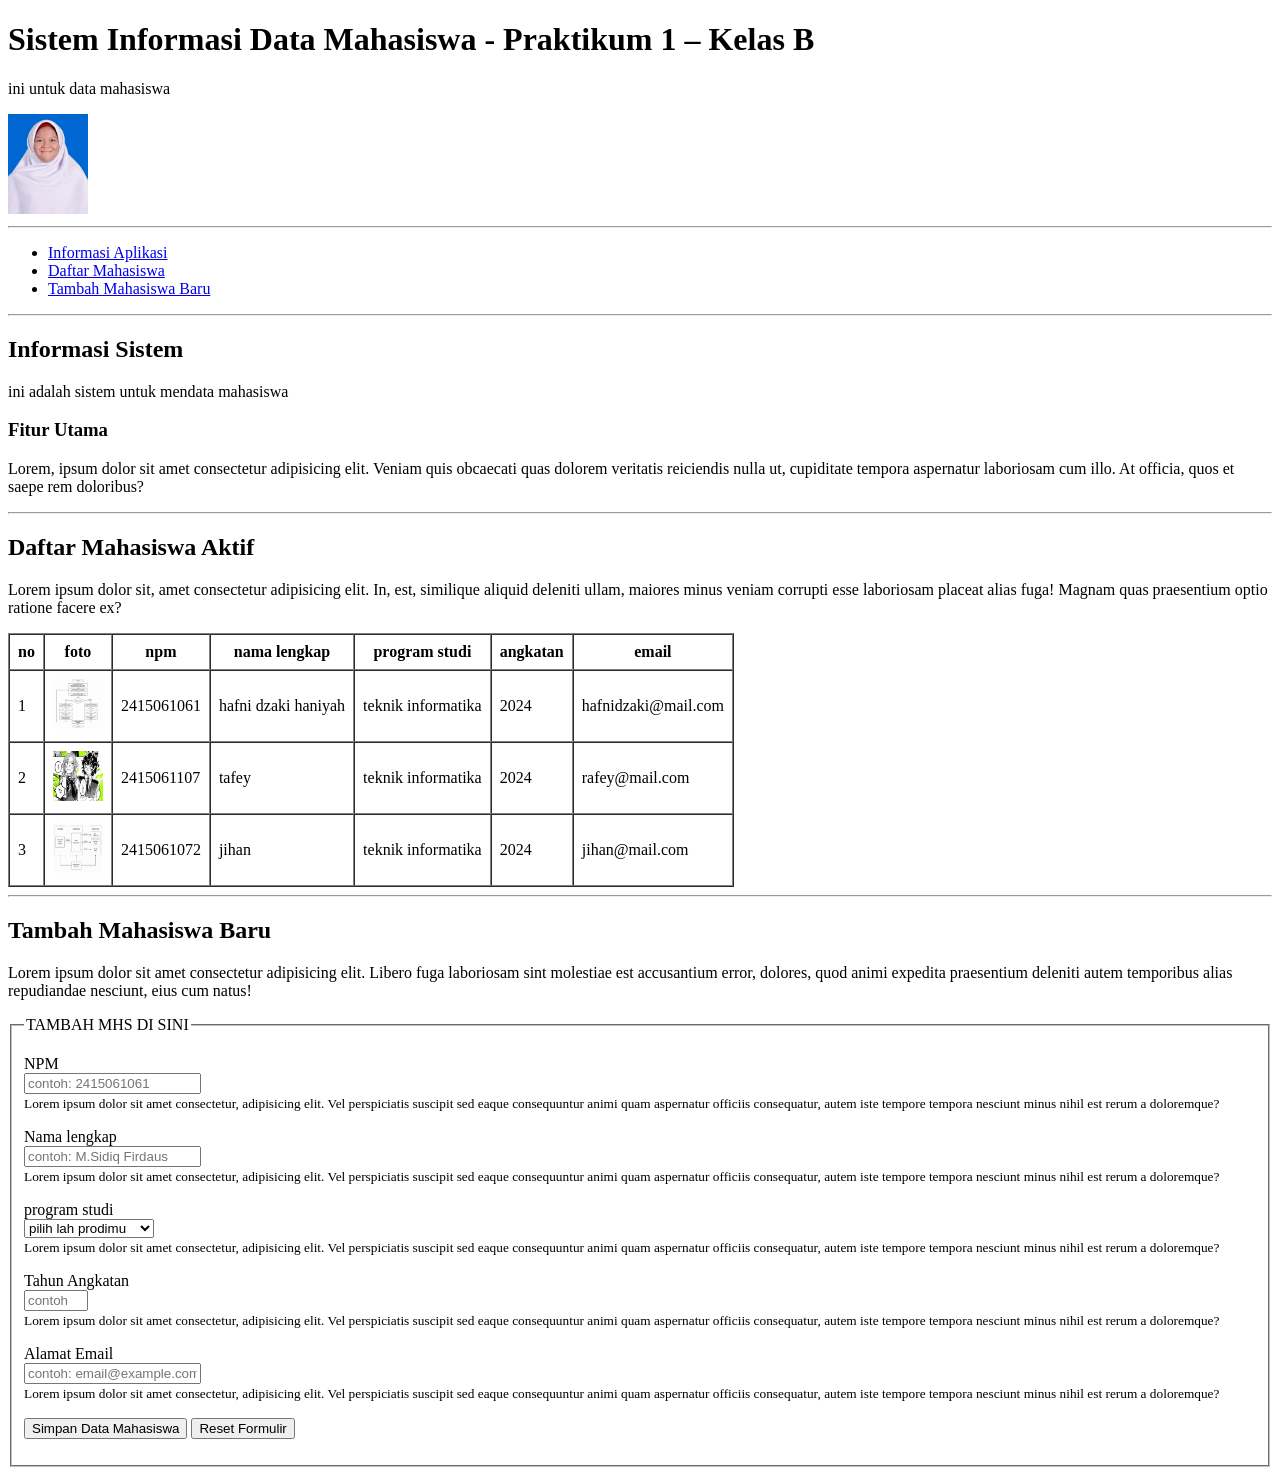
==== index.html @ 8c3ad52f "feat: inisialisasi struktur dokumen dan formulir html5 sima" ====
<!DOCTYPE html>
<html lang="en">
<head>
    <meta charset="UTF-8">
    <meta name="viewport" content="width=device-width, initial-scale=1.0">
    <title>Data Mahasiswa</title>
</head>
<body>
    <header>
        <h1>Sistem Informasi Data Mahasiswa - Praktikum 1 – Kelas B</h1>
        <p>ini untuk data mahasiswa</p>
        <img src="hafni background biru.jpg" alt="ini foto hafni" width="80" height="100">
    </header>
    <hr>
    <nav>
        <ul>
            <li><a href="#informasi">Informasi Aplikasi</a></li>
            <li><a href="daftar-mahasiswa">Daftar Mahasiswa</a></li>
            <li><a href="form-tambah">Tambah Mahasiswa Baru</a></li>
        </ul>
    </nav>
    <hr>

    <main>
        <section id="informasi">
            <h2>Informasi Sistem</h2>
            <p>ini adalah sistem untuk mendata mahasiswa</p>
            <article>
                <h3>Fitur Utama</h3>
                <p>Lorem, ipsum dolor sit amet consectetur adipisicing elit. Veniam quis obcaecati quas dolorem veritatis reiciendis nulla ut, cupiditate tempora aspernatur laboriosam cum illo. At officia, quos et saepe rem doloribus?</p>
            </article>
        </section>
        <hr>

        <section id="daftar-mahasiswa">
            <h2>Daftar Mahasiswa Aktif</h2>
            <p>Lorem ipsum dolor sit, amet consectetur adipisicing elit. In, est, similique aliquid deleniti ullam, maiores minus veniam corrupti esse laboriosam placeat alias fuga! Magnam quas praesentium optio ratione facere ex?</p>
            <table border="1" cellpadding="8" cellspacing="0">
                <thead>
                    <tr>
                        <th>no</th>
                        <th>foto</th>
                        <th>npm</th>
                        <th>nama lengkap</th>
                        <th>program studi</th>
                        <th>angkatan</th>
                        <th>email</th>
                    </tr>
                </thead>
                <tbody>
                    <tr>
                        <td>1</td>
                        <td><img src="flowchart.png" alt="hai" width="50" height="50"></td>
                        <td>2415061061</td>
                        <td>hafni dzaki haniyah</td>
                        <td>teknik informatika</td>
                        <td>2024</td>
                        <td>hafnidzaki@mail.com</td>
                    </tr>
                    <tr>
                        <td>2</td>
                        <td><img src="green yuri.jpg" alt="hai" width="50" height="50"></td>
                        <td>2415061107</td>
                        <td>tafey</td>
                        <td>teknik informatika</td>
                        <td>2024</td>
                        <td>rafey@mail.com</td>
                    </tr>
                    <tr>
                        <td>3</td>
                        <td><img src="block diagram.png" alt="hai" width="50" height="50"></td>
                        <td>2415061072</td>
                        <td>jihan</td>
                        <td>teknik informatika</td>
                        <td>2024</td>
                        <td>jihan@mail.com</td>
                    </tr>
                </tbody>
            </table>
        </section>
        <hr>

        <section id="form-tambah">
            <h2>Tambah Mahasiswa Baru</h2>
            <p>Lorem ipsum dolor sit amet consectetur adipisicing elit. Libero fuga laboriosam sint molestiae est accusantium error, dolores, quod animi expedita praesentium deleniti autem temporibus alias repudiandae nesciunt, eius cum natus!</p>
            <form action="#" method="post">
                <fieldset>
                    <legend>TAMBAH MHS DI SINI</legend>
                    <p>
                        <label for="npm">NPM</label>
                        <br>
                        <input type="text" name="npm" id="npm" placeholder="contoh: 2415061061" required pattern="[0-9]{8,12}" title="npm harus berupa angka 8-12 digit">
                        <br>
                        <small>Lorem ipsum dolor sit amet consectetur, adipisicing elit. Vel perspiciatis suscipit sed eaque consequuntur animi quam aspernatur officiis consequatur, autem iste tempore tempora nesciunt minus nihil est rerum a doloremque?</small>
                    </p>
                    <p>
                        <label for="nama">Nama lengkap</label>
                        <br>
                        <input type="text" name="nama" id="nama" placeholder="contoh: M.Sidiq Firdaus" required minlength="3" maxlength="100">
                        <br>
                        <small>Lorem ipsum dolor sit amet consectetur, adipisicing elit. Vel perspiciatis suscipit sed eaque consequuntur animi quam aspernatur officiis consequatur, autem iste tempore tempora nesciunt minus nihil est rerum a doloremque?</small>
                    </p>
                    <p>
                        <label for="program_studi">program studi</label>
                        <br>
                        <select name="program_studi" id="program_studi" required>
                            <option value="">pilih lah prodimu</option>
                            <option value="Teknik informatika"> Teknik Informatika</option>
                        </select>
                        <br>
                        <small>Lorem ipsum dolor sit amet consectetur, adipisicing elit. Vel perspiciatis suscipit sed eaque consequuntur animi quam aspernatur officiis consequatur, autem iste tempore tempora nesciunt minus nihil est rerum a doloremque?</small>
                    </p>
                    <p>
                        <label for="angkatan">Tahun Angkatan</label>
                        <br>
                        <input type="number" name="angkatan" id="angkatan" placeholder="contoh: 2024" required min="2018" max="2026">
                        <br>
                        <small>Lorem ipsum dolor sit amet consectetur, adipisicing elit. Vel perspiciatis suscipit sed eaque consequuntur animi quam aspernatur officiis consequatur, autem iste tempore tempora nesciunt minus nihil est rerum a doloremque?</small>
                    </p>
                    <p>
                        <label for="email">Alamat Email</label>
                        <br>
                        <input type="email" name="email" id="email" placeholder="contoh: email@example.com" required>
                        <br>
                        <small>Lorem ipsum dolor sit amet consectetur, adipisicing elit. Vel perspiciatis suscipit sed eaque consequuntur animi quam aspernatur officiis consequatur, autem iste tempore tempora nesciunt minus nihil est rerum a doloremque?</small>
                    </p>
                    <p>
                        <button type="submit">Simpan Data Mahasiswa</button>
                        <button type="reset">Reset Formulir</button>
                    </p>
                </fieldset>
            </form>
        </section>
    </main>
</body>
</html>
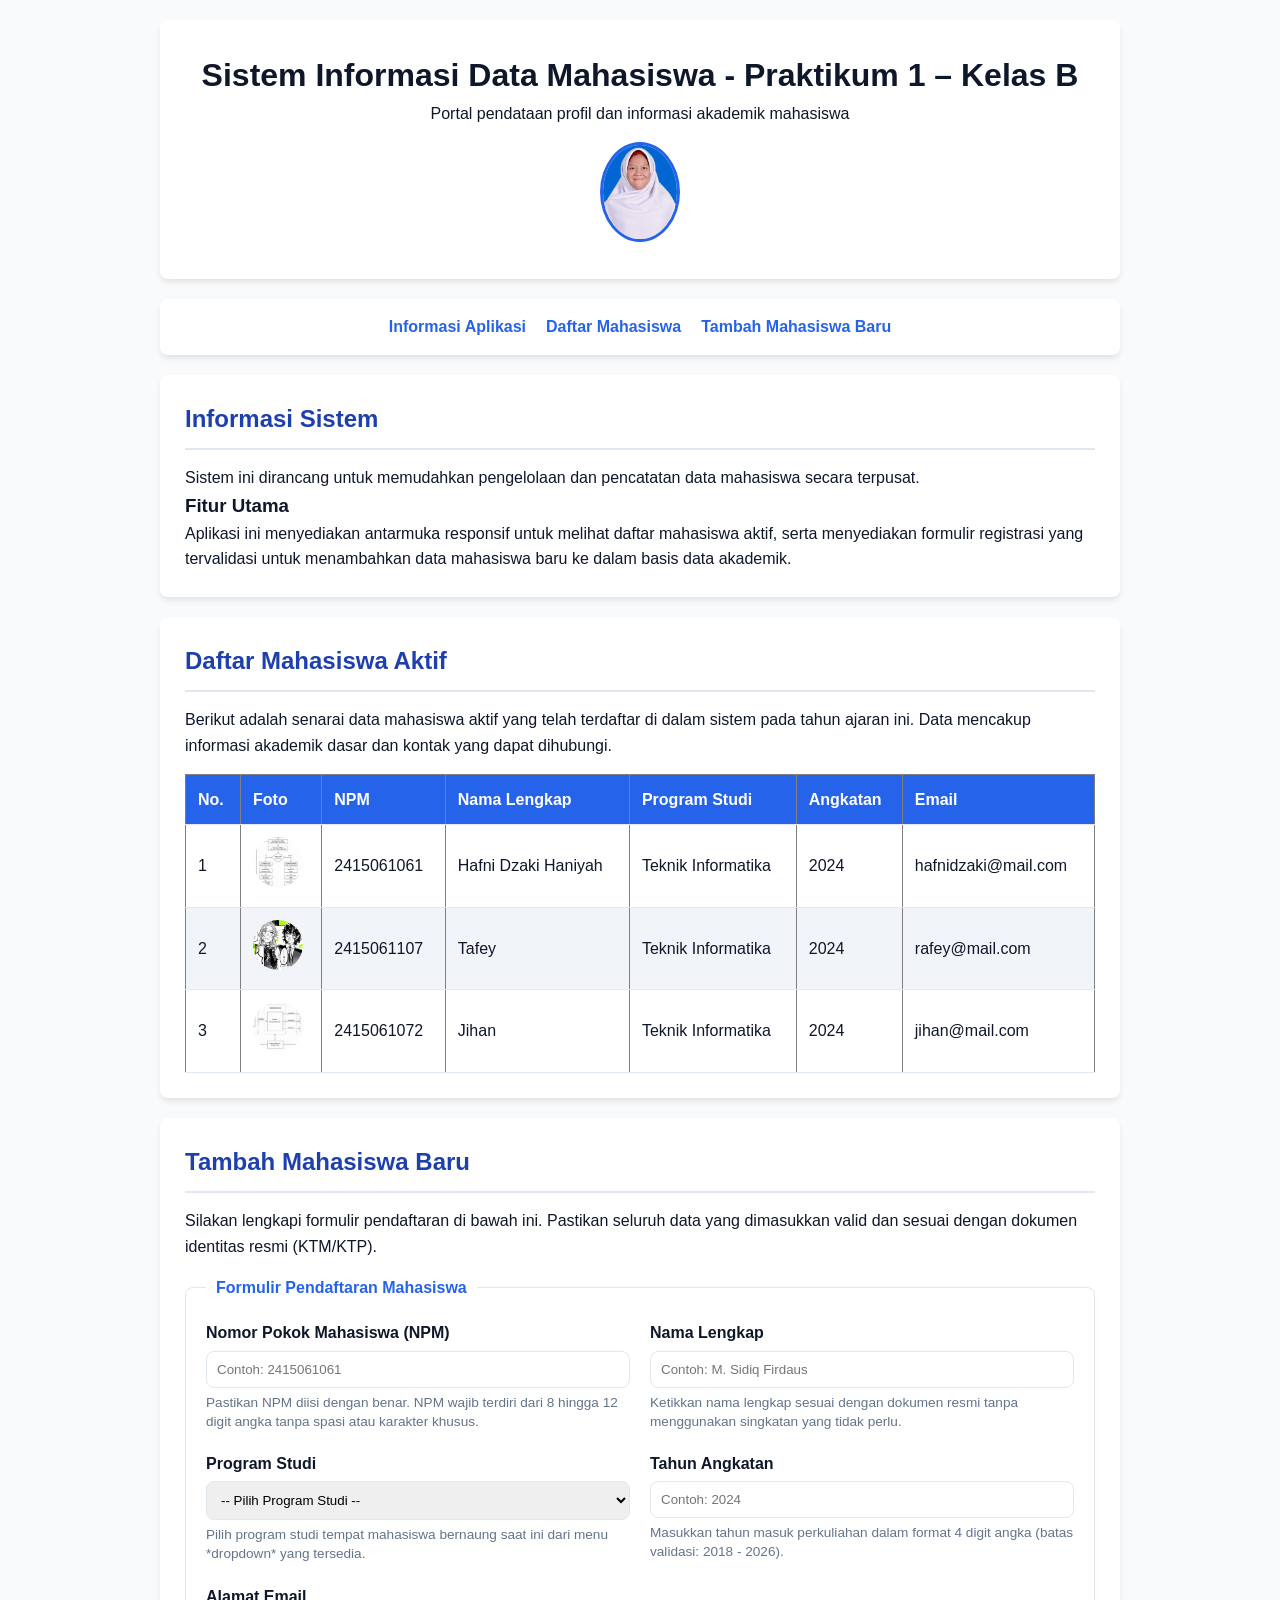
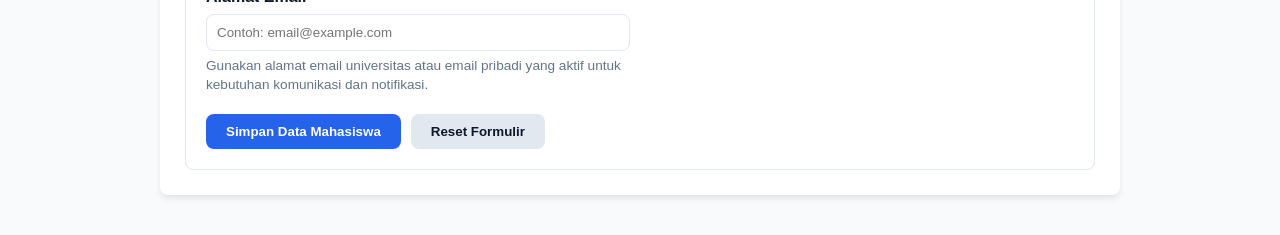
==== commit c6e6fd4a: "feat: implementasi tata letak responsif flexbox dan css grid judul 2" ====
--- a/index.html
+++ b/index.html
@@ -1,22 +1,23 @@
 <!DOCTYPE html>
-<html lang="en">
+<html lang="id">
 <head>
     <meta charset="UTF-8">
     <meta name="viewport" content="width=device-width, initial-scale=1.0">
     <title>Data Mahasiswa</title>
+    <link rel="stylesheet" href="style.css">
 </head>
 <body>
     <header>
         <h1>Sistem Informasi Data Mahasiswa - Praktikum 1 – Kelas B</h1>
-        <p>ini untuk data mahasiswa</p>
-        <img src="hafni background biru.jpg" alt="ini foto hafni" width="80" height="100">
+        <p>Portal pendataan profil dan informasi akademik mahasiswa</p>
+        <img src="hafni background biru.jpg" alt="Foto Profil Hafni" width="80" height="100">
     </header>
     <hr>
     <nav>
         <ul>
             <li><a href="#informasi">Informasi Aplikasi</a></li>
-            <li><a href="daftar-mahasiswa">Daftar Mahasiswa</a></li>
-            <li><a href="form-tambah">Tambah Mahasiswa Baru</a></li>
+            <li><a href="#daftar-mahasiswa">Daftar Mahasiswa</a></li>
+            <li><a href="#form-tambah">Tambah Mahasiswa Baru</a></li>
         </ul>
     </nav>
     <hr>
@@ -24,54 +25,54 @@
     <main>
         <section id="informasi">
             <h2>Informasi Sistem</h2>
-            <p>ini adalah sistem untuk mendata mahasiswa</p>
+            <p>Sistem ini dirancang untuk memudahkan pengelolaan dan pencatatan data mahasiswa secara terpusat.</p>
             <article>
                 <h3>Fitur Utama</h3>
-                <p>Lorem, ipsum dolor sit amet consectetur adipisicing elit. Veniam quis obcaecati quas dolorem veritatis reiciendis nulla ut, cupiditate tempora aspernatur laboriosam cum illo. At officia, quos et saepe rem doloribus?</p>
+                <p>Aplikasi ini menyediakan antarmuka responsif untuk melihat daftar mahasiswa aktif, serta menyediakan formulir registrasi yang tervalidasi untuk menambahkan data mahasiswa baru ke dalam basis data akademik.</p>
             </article>
         </section>
         <hr>
 
         <section id="daftar-mahasiswa">
             <h2>Daftar Mahasiswa Aktif</h2>
-            <p>Lorem ipsum dolor sit, amet consectetur adipisicing elit. In, est, similique aliquid deleniti ullam, maiores minus veniam corrupti esse laboriosam placeat alias fuga! Magnam quas praesentium optio ratione facere ex?</p>
+            <p>Berikut adalah senarai data mahasiswa aktif yang telah terdaftar di dalam sistem pada tahun ajaran ini. Data mencakup informasi akademik dasar dan kontak yang dapat dihubungi.</p>
             <table border="1" cellpadding="8" cellspacing="0">
                 <thead>
                     <tr>
-                        <th>no</th>
-                        <th>foto</th>
-                        <th>npm</th>
-                        <th>nama lengkap</th>
-                        <th>program studi</th>
-                        <th>angkatan</th>
-                        <th>email</th>
+                        <th>No.</th>
+                        <th>Foto</th>
+                        <th>NPM</th>
+                        <th>Nama Lengkap</th>
+                        <th>Program Studi</th>
+                        <th>Angkatan</th>
+                        <th>Email</th>
                     </tr>
                 </thead>
                 <tbody>
                     <tr>
                         <td>1</td>
-                        <td><img src="flowchart.png" alt="hai" width="50" height="50"></td>
+                        <td><img src="flowchart.png" alt="Foto Hafni" width="50" height="50"></td>
                         <td>2415061061</td>
-                        <td>hafni dzaki haniyah</td>
-                        <td>teknik informatika</td>
+                        <td>Hafni Dzaki Haniyah</td>
+                        <td>Teknik Informatika</td>
                         <td>2024</td>
                         <td>hafnidzaki@mail.com</td>
                     </tr>
                     <tr>
                         <td>2</td>
-                        <td><img src="green yuri.jpg" alt="hai" width="50" height="50"></td>
+                        <td><img src="green yuri.jpg" alt="Foto Tafey" width="50" height="50"></td>
                         <td>2415061107</td>
-                        <td>tafey</td>
-                        <td>teknik informatika</td>
+                        <td>Tafey</td>
+                        <td>Teknik Informatika</td>
                         <td>2024</td>
                         <td>rafey@mail.com</td>
                     </tr>
                     <tr>
                         <td>3</td>
-                        <td><img src="block diagram.png" alt="hai" width="50" height="50"></td>
+                        <td><img src="block diagram.png" alt="Foto Jihan" width="50" height="50"></td>
                         <td>2415061072</td>
-                        <td>jihan</td>
-                        <td>teknik informatika</td>
+                        <td>Jihan</td>
+                        <td>Teknik Informatika</td>
                         <td>2024</td>
                         <td>jihan@mail.com</td>
                     </tr>
@@ -82,47 +83,47 @@
 
         <section id="form-tambah">
             <h2>Tambah Mahasiswa Baru</h2>
-            <p>Lorem ipsum dolor sit amet consectetur adipisicing elit. Libero fuga laboriosam sint molestiae est accusantium error, dolores, quod animi expedita praesentium deleniti autem temporibus alias repudiandae nesciunt, eius cum natus!</p>
+            <p>Silakan lengkapi formulir pendaftaran di bawah ini. Pastikan seluruh data yang dimasukkan valid dan sesuai dengan dokumen identitas resmi (KTM/KTP).</p>
             <form action="#" method="post">
                 <fieldset>
-                    <legend>TAMBAH MHS DI SINI</legend>
+                    <legend>Formulir Pendaftaran Mahasiswa</legend>
                     <p>
-                        <label for="npm">NPM</label>
+                        <label for="npm">Nomor Pokok Mahasiswa (NPM)</label>
                         <br>
-                        <input type="text" name="npm" id="npm" placeholder="contoh: 2415061061" required pattern="[0-9]{8,12}" title="npm harus berupa angka 8-12 digit">
+                        <input type="text" name="npm" id="npm" placeholder="Contoh: 2415061061" required pattern="[0-9]{8,12}" title="NPM harus berupa angka 8-12 digit">
                         <br>
-                        <small>Lorem ipsum dolor sit amet consectetur, adipisicing elit. Vel perspiciatis suscipit sed eaque consequuntur animi quam aspernatur officiis consequatur, autem iste tempore tempora nesciunt minus nihil est rerum a doloremque?</small>
+                        <small>Pastikan NPM diisi dengan benar. NPM wajib terdiri dari 8 hingga 12 digit angka tanpa spasi atau karakter khusus.</small>
                     </p>
                     <p>
-                        <label for="nama">Nama lengkap</label>
+                        <label for="nama">Nama Lengkap</label>
                         <br>
-                        <input type="text" name="nama" id="nama" placeholder="contoh: M.Sidiq Firdaus" required minlength="3" maxlength="100">
+                        <input type="text" name="nama" id="nama" placeholder="Contoh: M. Sidiq Firdaus" required minlength="3" maxlength="100">
                         <br>
-                        <small>Lorem ipsum dolor sit amet consectetur, adipisicing elit. Vel perspiciatis suscipit sed eaque consequuntur animi quam aspernatur officiis consequatur, autem iste tempore tempora nesciunt minus nihil est rerum a doloremque?</small>
+                        <small>Ketikkan nama lengkap sesuai dengan dokumen resmi tanpa menggunakan singkatan yang tidak perlu.</small>
                     </p>
                     <p>
-                        <label for="program_studi">program studi</label>
+                        <label for="program_studi">Program Studi</label>
                         <br>
                         <select name="program_studi" id="program_studi" required>
-                            <option value="">pilih lah prodimu</option>
-                            <option value="Teknik informatika"> Teknik Informatika</option>
+                            <option value="">-- Pilih Program Studi --</option>
+                            <option value="Teknik Informatika">Teknik Informatika</option>
                         </select>
                         <br>
-                        <small>Lorem ipsum dolor sit amet consectetur, adipisicing elit. Vel perspiciatis suscipit sed eaque consequuntur animi quam aspernatur officiis consequatur, autem iste tempore tempora nesciunt minus nihil est rerum a doloremque?</small>
+                        <small>Pilih program studi tempat mahasiswa bernaung saat ini dari menu *dropdown* yang tersedia.</small>
                     </p>
                     <p>
                         <label for="angkatan">Tahun Angkatan</label>
                         <br>
-                        <input type="number" name="angkatan" id="angkatan" placeholder="contoh: 2024" required min="2018" max="2026">
+                        <input type="number" name="angkatan" id="angkatan" placeholder="Contoh: 2024" required min="2018" max="2026">
                         <br>
-                        <small>Lorem ipsum dolor sit amet consectetur, adipisicing elit. Vel perspiciatis suscipit sed eaque consequuntur animi quam aspernatur officiis consequatur, autem iste tempore tempora nesciunt minus nihil est rerum a doloremque?</small>
+                        <small>Masukkan tahun masuk perkuliahan dalam format 4 digit angka (batas validasi: 2018 - 2026).</small>
                     </p>
                     <p>
                         <label for="email">Alamat Email</label>
                         <br>
-                        <input type="email" name="email" id="email" placeholder="contoh: email@example.com" required>
+                        <input type="email" name="email" id="email" placeholder="Contoh: email@example.com" required>
                         <br>
-                        <small>Lorem ipsum dolor sit amet consectetur, adipisicing elit. Vel perspiciatis suscipit sed eaque consequuntur animi quam aspernatur officiis consequatur, autem iste tempore tempora nesciunt minus nihil est rerum a doloremque?</small>
+                        <small>Gunakan alamat email universitas atau email pribadi yang aktif untuk kebutuhan komunikasi dan notifikasi.</small>
                     </p>
                     <p>
                         <button type="submit">Simpan Data Mahasiswa</button>
--- a/style.css
+++ b/style.css
@@ -0,0 +1,264 @@
+/* Reset & Variabel Warna (Sesuai Materi Modul) */
+:root {
+    --color-primary: #2563eb;
+    --color-primary-dark: #1e40af;
+    --color-bg: #f8fafc;
+    --color-surface: #ffffff;
+    --color-text: #0f172a;
+    --color-text-muted: #64748b;
+    --color-border: #e2e8f0;
+    --radius: 8px;
+    --font-main: -apple-system, BlinkMacSystemFont, 'Segoe UI', Roboto, sans-serif;
+}
+
+/* Universal Box Reset: Agar padding & border tidak merusak lebar elemen */
+*, *::before, *::after {
+    box-sizing: border-box;
+    margin: 0;
+    padding: 0;
+}
+
+body {
+    font-family: var(--font-main);
+    background-color: var(--color-bg);
+    color: var(--color-text);
+    line-height: 1.6;
+    padding: 20px;
+    max-width: 1000px;
+    margin: 0 auto; /* Memposisikan konten di tengah layar */
+}
+
+/* =========================================
+   1. HEADER & AVATAR
+   ========================================= */
+header {
+    text-align: center;
+    background-color: var(--color-surface);
+    padding: 30px;
+    border-radius: var(--radius);
+    box-shadow: 0 4px 6px -1px rgba(0,0,0,0.1);
+    margin-bottom: 20px;
+}
+
+header img {
+    border-radius: 50%; /* Membuat foto profil bulat sempurna */
+    object-fit: cover; /* Mencegah gambar gepeng */
+    border: 3px solid var(--color-primary);
+    margin-top: 15px;
+}
+
+/* Menyembunyikan garis hr bawaan HTML karena kita pakai efek kotak/card */
+hr {
+    display: none; 
+}
+
+/* =========================================
+   2. NAVIGASI (Menggunakan Flexbox)
+   ========================================= */
+nav {
+    position: sticky; /* Menu menempel di atas saat discroll */
+    top: 0;
+    background-color: var(--color-surface);
+    padding: 15px;
+    border-radius: var(--radius);
+    box-shadow: 0 4px 6px -1px rgba(0,0,0,0.1);
+    margin-bottom: 20px;
+    z-index: 100; /* Agar menu selalu di atas saat menimpa elemen lain */
+}
+
+nav ul {
+    display: flex; /* Flexbox aktif */
+    justify-content: center; /* Menu di tengah */
+    gap: 20px; /* Jarak antar menu */
+    list-style: none;
+}
+
+nav a {
+    text-decoration: none;
+    color: var(--color-primary);
+    font-weight: bold;
+    transition: color 0.2s ease; /* Animasi pergantian warna halus */
+}
+
+nav a:hover {
+    color: var(--color-primary-dark); /* Warna saat kursor menyentuh menu */
+}
+
+/* =========================================
+   3. KOTAK KONTEN (Cards)
+   ========================================= */
+section {
+    background-color: var(--color-surface);
+    padding: 25px;
+    border-radius: var(--radius);
+    margin-bottom: 20px;
+    box-shadow: 0 4px 6px -1px rgba(0,0,0,0.1);
+}
+
+h2 {
+    color: var(--color-primary-dark);
+    border-bottom: 2px solid var(--color-border);
+    padding-bottom: 10px;
+    margin-bottom: 15px;
+}
+
+/* =========================================
+   4. TABEL DATA MAHASISWA
+   ========================================= */
+/* Bikin tabel responsif (bisa digeser kanan-kiri di HP) tanpa ubah HTML */
+section#daftar-mahasiswa {
+    overflow-x: auto; 
+}
+
+table {
+    width: 100%;
+    border-collapse: collapse; /* Menyatukan garis ganda */
+    margin-top: 15px;
+}
+
+th, td {
+    padding: 12px;
+    text-align: left;
+    border-bottom: 1px solid var(--color-border);
+}
+
+th {
+    background-color: var(--color-primary);
+    color: white;
+}
+
+/* Warna selang-seling baris genap (Zebra striping) */
+tbody tr:nth-child(even) {
+    background-color: #f1f5f9;
+}
+
+/* Efek saat mouse melayang di atas baris tabel */
+tbody tr:hover {
+    background-color: #e2e8f0;
+}
+
+td img {
+    border-radius: 50%;
+    object-fit: cover;
+}
+
+/* =========================================
+   5. FORMULIR (Menggunakan CSS Grid)
+   ========================================= */
+fieldset {
+    border: 1px solid var(--color-border);
+    padding: 20px;
+    border-radius: var(--radius);
+    margin-top: 15px;
+    
+    /* Penerapan Grid 2 Kolom untuk tampilan laptop */
+    display: grid;
+    grid-template-columns: 1fr 1fr;
+    gap: 20px;
+}
+
+legend {
+    font-weight: bold;
+    color: var(--color-primary);
+    padding: 0 10px;
+}
+
+/* Menyembunyikan tag <br> bawaan karena tata letak sudah diatur pakai CSS */
+fieldset br {
+    display: none;
+}
+
+/* Area tombol di setel agar mengambil lebar penuh (membentang di 2 kolom) */
+form p:last-child {
+    grid-column: 1 / -1;
+    display: flex;
+    gap: 10px;
+}
+
+label {
+    font-weight: bold;
+    display: block;
+    margin-bottom: 5px;
+    color: var(--color-text);
+}
+
+input, select {
+    width: 100%;
+    padding: 10px;
+    border: 1px solid var(--color-border);
+    border-radius: var(--radius);
+    font-family: var(--font-main);
+    transition: all 0.2s ease;
+}
+
+/* Indikator cincin biru saat kolom diklik/mengetik (Fokus) */
+input:focus, select:focus {
+    outline: none;
+    border-color: var(--color-primary);
+    box-shadow: 0 0 0 3px rgba(37, 99, 235, 0.15);
+}
+
+small {
+    display: block;
+    color: var(--color-text-muted);
+    margin-top: 5px;
+    font-size: 0.85em;
+    line-height: 1.4;
+}
+
+button {
+    padding: 10px 20px;
+    border: none;
+    border-radius: var(--radius);
+    font-weight: bold;
+    cursor: pointer;
+    transition: all 0.2s ease;
+}
+
+button[type="submit"] {
+    background-color: var(--color-primary);
+    color: white;
+}
+
+button[type="submit"]:hover {
+    background-color: var(--color-primary-dark);
+    transform: translateY(-2px); /* Efek tombol agak naik saat disorot */
+}
+
+button[type="reset"] {
+    background-color: var(--color-border);
+    color: var(--color-text);
+}
+
+button[type="reset"]:hover {
+    background-color: var(--color-text-muted);
+    color: white;
+}
+
+/* =========================================
+   6. RESPONSIVE WEB DESIGN (Media Queries)
+   ========================================= */
+
+/* Penyesuaian untuk Tablet */
+@media (max-width: 768px) {
+    fieldset {
+        grid-template-columns: 1fr; /* Form yang tadinya 2 kolom, jadi 1 kolom turun ke bawah */
+    }
+}
+
+/* Penyesuaian untuk Layar HP / Ponsel */
+@media (max-width: 480px) {
+    nav ul {
+        flex-direction: column; /* Menu navigasi memanjang ke bawah */
+        align-items: center;
+        gap: 15px;
+    }
+    
+    form p:last-child {
+        flex-direction: column; /* Tombol Simpan & Reset jadi atas-bawah */
+    }
+    
+    button {
+        width: 100%; /* Tombol melebar penuh supaya gampang dipencet di HP */
+    }
+}
